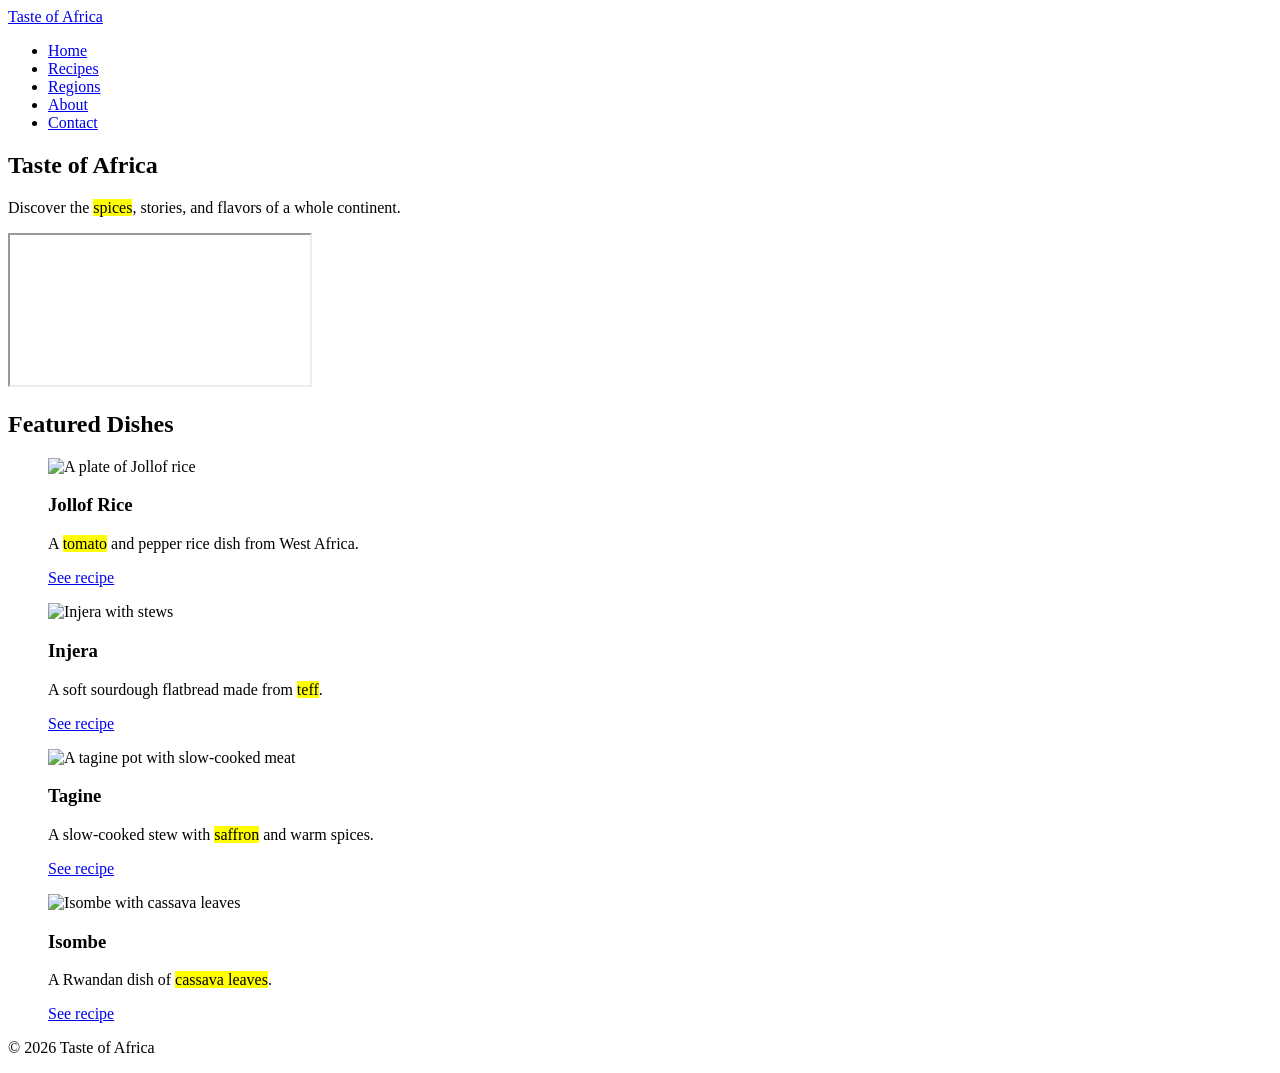
==== index.html @ dcedca5c "Add home page with hero video and featured dishes" ====
<!DOCTYPE html>
<html lang="en">
<head>
  <meta charset="UTF-8">
  <meta name="viewport" content="width=device-width, initial-scale=1.0">
  <title>Taste of Africa</title>

  <!-- Google Fonts -->
  <link rel="preconnect" href="https://fonts.googleapis.com">
  <link rel="preconnect" href="https://fonts.gstatic.com" crossorigin>
  <link href="https://fonts.googleapis.com/css2?family=Playfair+Display:wght@700&family=Lato:wght@400;700&display=swap" rel="stylesheet">

  <link rel="stylesheet" href="styles.css">
</head>
<body>

  <header>
    <nav>
      <a href="index.html" class="logo">Taste of Africa</a>
      <ul>
        <li><a href="index.html">Home</a></li>
        <li><a href="recipes.html">Recipes</a></li>
        <li><a href="regions.html">Regions</a></li>
        <li><a href="about.html">About</a></li>
        <li><a href="contact.html">Contact</a></li>
      </ul>
    </nav>
  </header>

  <main>
    <section class="hero">
      <h1>Taste of Africa</h1>
      <p>Discover the <mark>spices</mark>, stories, and flavors of a whole continent.</p>

      
     <iframe
      src="https://www.youtube.com/embed/1zyDUkdVZ0E"
      title="Introduction to African food culture"
      allowfullscreen>
      </iframe>
    </section>
    <section class="featured">
  <h2>Featured Dishes</h2>

  <div class="dish-grid">
    <figure>
      <img src="images/jollof-rice.jpg" alt="A plate of Jollof rice">
      <figcaption>
        <h3>Jollof Rice</h3>
        <p>A <mark>tomato</mark> and pepper rice dish from West Africa.</p>
        <a href="recipes.html#jollof-rice">See recipe</a>
      </figcaption>
    </figure>

    <figure>
      <img src="images/injera.jpg" alt="Injera with stews">
      <figcaption>
        <h3>Injera</h3>
        <p>A soft sourdough flatbread made from <mark>teff</mark>.</p>
        <a href="recipes.html#injera">See recipe</a>
      </figcaption>
    </figure>

    <figure>
      <img src="images/tagine.jpg" alt="A tagine pot with slow-cooked meat">
      <figcaption>
        <h3>Tagine</h3>
        <p>A slow-cooked stew with <mark>saffron</mark> and warm spices.</p>
        <a href="recipes.html#tagine">See recipe</a>
      </figcaption>
    </figure>

    <figure>
      <img src="images/isombe.jpg" alt="Isombe with cassava leaves">
      <figcaption>
        <h3>Isombe</h3>
        <p>A Rwandan dish of <mark>cassava leaves</mark>.</p>
        <a href="recipes.html#isombe">See recipe</a>
      </figcaption>
    </figure>
  </div>
</section>
  </main>

  <footer>
    <p>&copy; 2026 Taste of Africa</p>
  </footer>

  <script src="script.js"></script>
</body>
</html>
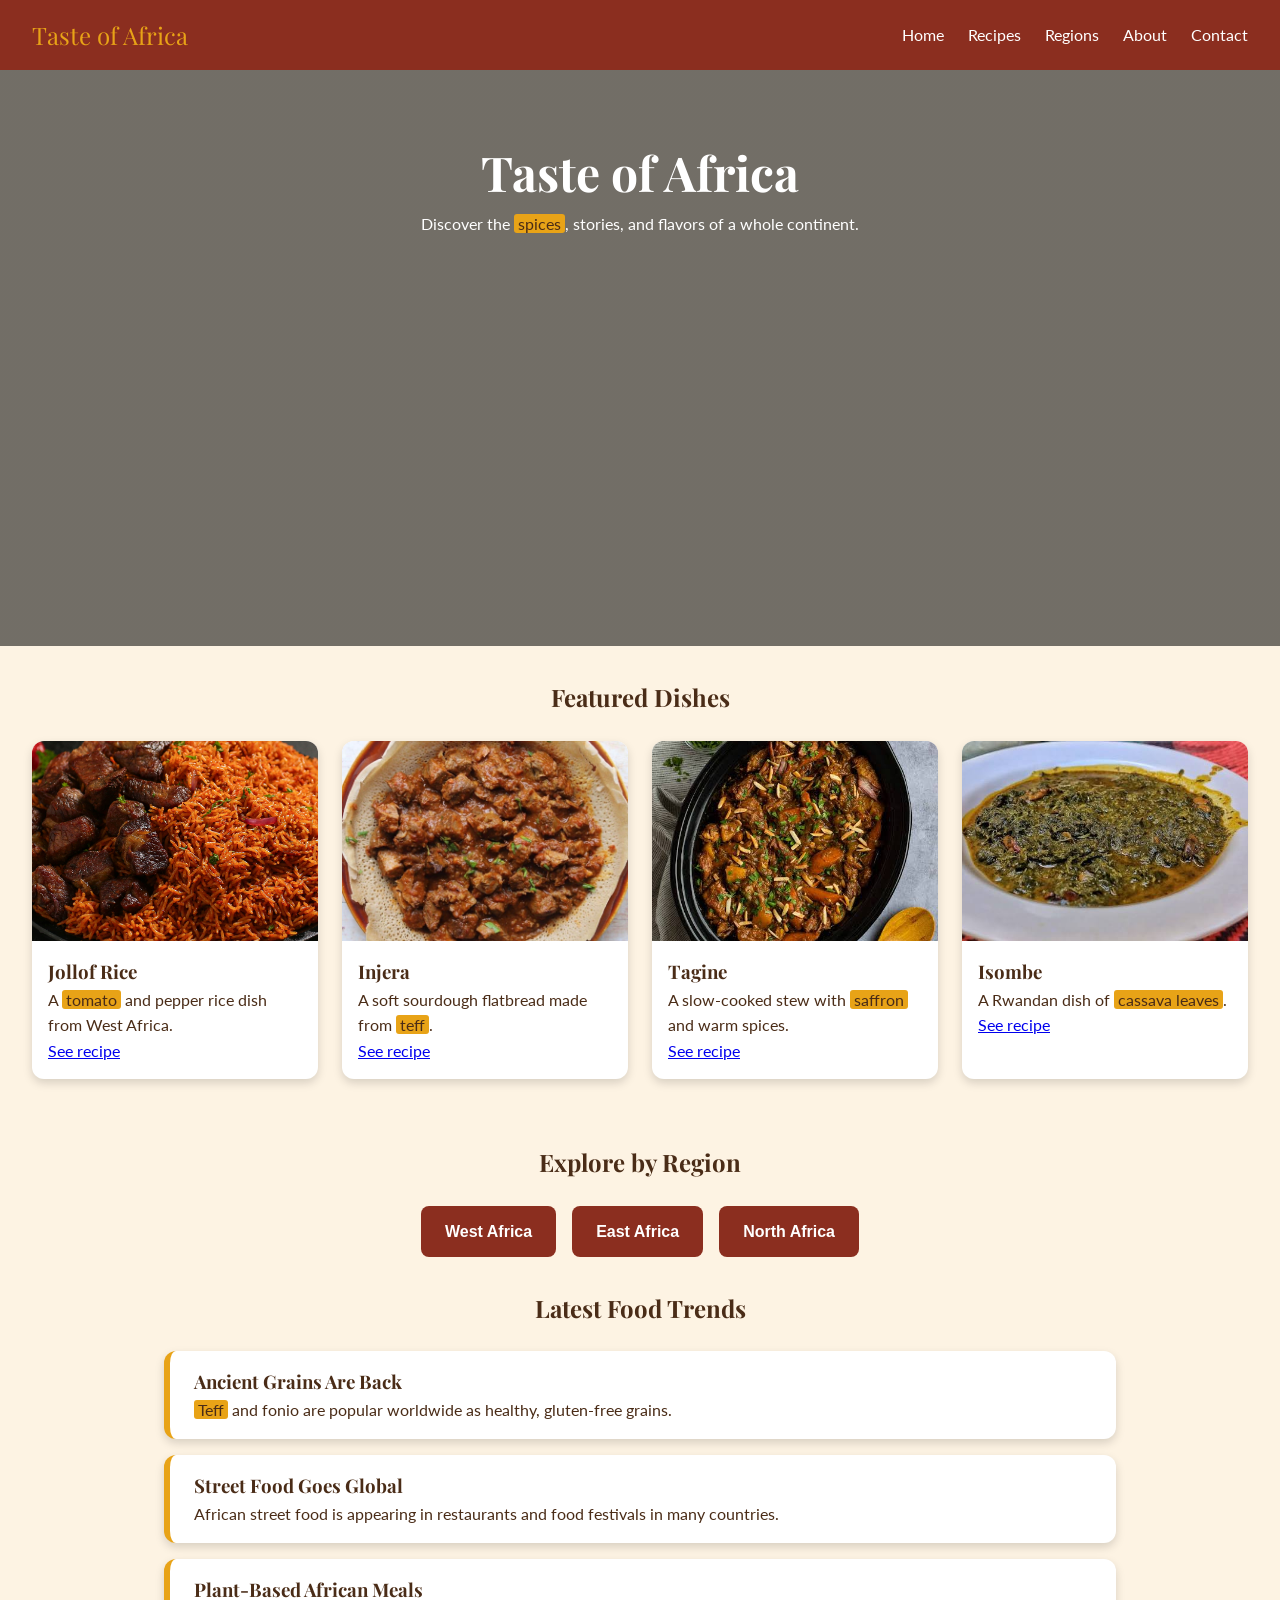
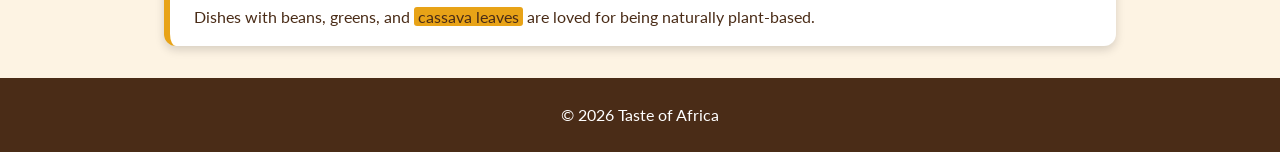
==== commit c6f19e6f: "Add explore by region and latest food trends to home page" ====
--- a/index.html
+++ b/index.html
@@ -80,6 +80,33 @@
     </figure>
   </div>
 </section>
+<section class="explore">
+  <h2>Explore by Region</h2>
+  <div class="region-links">
+    <a href="regions.html#west-africa">West Africa</a>
+    <a href="regions.html#east-africa">East Africa</a>
+    <a href="regions.html#north-africa">North Africa</a>
+  </div>
+</section>
+
+<section class="trends">
+  <h2>Latest Food Trends</h2>
+
+  <article>
+    <h3>Ancient Grains Are Back</h3>
+    <p><mark>Teff</mark> and fonio are popular worldwide as healthy, gluten-free grains.</p>
+  </article>
+
+  <article>
+    <h3>Street Food Goes Global</h3>
+    <p>African street food is appearing in restaurants and food festivals in many countries.</p>
+  </article>
+
+  <article>
+    <h3>Plant-Based African Meals</h3>
+    <p>Dishes with beans, greens, and <mark>cassava leaves</mark> are loved for being naturally plant-based.</p>
+  </article>
+</section>
   </main>
 
   <footer>
--- a/styles.css
+++ b/styles.css
@@ -0,0 +1,435 @@
+* {
+  box-sizing: border-box;
+  margin: 0;
+  padding: 0;
+}
+
+body {
+  font-family: 'Lato', sans-serif;
+  line-height: 1.6;
+}
+
+.featured {
+  padding: 2rem;
+}
+
+.featured h2 {
+  text-align: center;
+  margin-bottom: 1.5rem;
+}
+
+.dish-grid {
+  display: grid;
+  grid-template-columns: repeat(auto-fit, minmax(220px, 1fr));
+  gap: 1.5rem;
+}
+
+.dish-grid figure {
+  background: #fff;
+  border-radius: 12px;
+  box-shadow: 0 4px 10px rgba(0, 0, 0, 0.15);
+  overflow: hidden;
+}
+
+.dish-grid img {
+  width: 100%;
+  height: 200px;
+  object-fit: cover;
+  display: block;
+}
+
+.dish-grid figcaption {
+  padding: 1rem;
+}
+:root {
+  --red: #8b2e1f;
+  --brown: #4a2c17;
+  --yellow: #e8a317;
+  --cream: #fdf3e3;
+}
+
+body {
+  background: var(--cream);
+  color: var(--brown);
+}
+
+h1, h2, h3 {
+  font-family: 'Playfair Display', serif;
+}
+
+/* Navigation */
+nav {
+  background: var(--red);
+  display: flex;
+  justify-content: space-between;
+  align-items: center;
+  flex-wrap: wrap;
+  padding: 1rem 2rem;
+}
+
+nav .logo {
+  color: var(--yellow);
+  font-family: 'Playfair Display', serif;
+  font-size: 1.5rem;
+  text-decoration: none;
+}
+
+nav ul {
+  display: flex;
+  gap: 1.5rem;
+  list-style: none;
+}
+
+nav ul a {
+  color: #fff;
+  text-decoration: none;
+}
+
+nav ul a:hover {
+  color: var(--yellow);
+  text-decoration: underline;
+}
+
+/* Hero */
+.hero {
+  background: linear-gradient(rgba(0, 0, 0, 0.55), rgba(0, 0, 0, 0.55)),
+              url('images/hero.jpg') center/cover no-repeat;
+  color: #fff;
+  text-align: center;
+  padding: 4rem 1rem;
+}
+
+.hero h1 {
+  font-size: 3rem;
+}
+
+.hero iframe {
+  width: 100%;
+  max-width: 560px;
+  aspect-ratio: 16 / 9;
+  border: 0;
+  margin-top: 1.5rem;
+}
+
+/* Highlight */
+mark {
+  background: var(--yellow);
+  color: var(--brown);
+  padding: 0 0.25rem;
+  border-radius: 3px;
+}
+
+/* Recipes page */
+.page-title {
+  text-align: center;
+  padding: 2rem 1rem 1rem;
+}
+
+/* Filter buttons */
+.filters {
+  display: flex;
+  flex-wrap: wrap;
+  justify-content: center;
+  gap: 0.75rem;
+  padding: 1rem;
+}
+
+.filter-btn {
+  background: #fff;
+  color: var(--brown);
+  border: 2px solid var(--red);
+  border-radius: 20px;
+  padding: 0.5rem 1.2rem;
+  cursor: pointer;
+  font-family: inherit;
+  font-weight: 700;
+}
+
+.filter-btn:hover,
+.filter-btn.active {
+  background: var(--red);
+  color: #fff;
+}
+
+/* Recipe cards */
+.recipe-list {
+  display: grid;
+  grid-template-columns: repeat(auto-fit, minmax(300px, 1fr));
+  gap: 2rem;
+  padding: 2rem;
+}
+
+.recipe-card {
+  background: #fff;
+  border-radius: 12px;
+  box-shadow: 0 4px 10px rgba(0, 0, 0, 0.15);
+  padding: 1.5rem;
+}
+
+.recipe-card img {
+  width: 100%;
+  height: 220px;
+  object-fit: cover;
+  border-radius: 8px;
+  margin-bottom: 1rem;
+}
+
+.recipe-card h3 {
+  margin-top: 1rem;
+}
+
+.recipe-card ul,
+.recipe-card ol {
+  padding-left: 1.5rem;
+  margin: 0.5rem 0;
+}
+
+.recipe-card details {
+  background: var(--cream);
+  border-radius: 8px;
+  padding: 0.75rem;
+  margin: 1rem 0;
+}
+
+.recipe-card summary {
+  cursor: pointer;
+  font-weight: 700;
+}
+
+.recipe-card iframe {
+  width: 100%;
+  aspect-ratio: 16 / 9;
+  border: 0;
+  border-radius: 8px;
+  margin-top: 1rem;
+}
+
+/* Favorite button */
+.fav-btn {
+  background: #fff;
+  border: 2px solid var(--red);
+  border-radius: 20px;
+  padding: 0.4rem 1rem;
+  margin-top: 0.5rem;
+  cursor: pointer;
+  font-family: inherit;
+}
+
+.fav-btn.favorited {
+  background: var(--red);
+  color: #fff;
+}
+
+/* Used by the filter in JavaScript */
+.hidden {
+  display: none;
+}
+
+/* Footer */
+footer {
+  background: var(--brown);
+  color: #fff;
+  text-align: center;
+  padding: 1.5rem;
+  margin-top: 2rem;
+}
+/* Contact page */
+.contact-section {
+  max-width: 600px;
+  margin: 0 auto;
+  padding: 1rem 1.5rem 2rem;
+}
+
+#contact-form {
+  background: #fff;
+  border-radius: 12px;
+  box-shadow: 0 4px 10px rgba(0, 0, 0, 0.15);
+  padding: 2rem;
+}
+
+#contact-form label {
+  display: block;
+  font-weight: 700;
+  margin: 1rem 0 0.3rem;
+}
+
+#contact-form input,
+#contact-form select,
+#contact-form textarea {
+  width: 100%;
+  padding: 0.7rem;
+  border: 2px solid #ccc;
+  border-radius: 8px;
+  font-family: inherit;
+  font-size: 1rem;
+}
+
+/* Focus state */
+#contact-form input:focus,
+#contact-form select:focus,
+#contact-form textarea:focus {
+  outline: none;
+  border-color: var(--yellow);
+  box-shadow: 0 0 6px var(--yellow);
+}
+
+#contact-form button {
+  background: var(--red);
+  color: #fff;
+  border: none;
+  border-radius: 8px;
+  padding: 0.8rem 1.5rem;
+  margin-top: 1.5rem;
+  font-family: inherit;
+  font-size: 1rem;
+  font-weight: 700;
+  cursor: pointer;
+}
+
+#contact-form button:hover {
+  background: var(--brown);
+}
+
+/* Messages */
+.error {
+  color: #c0392b;
+  font-size: 0.9rem;
+  margin-top: 0.3rem;
+}
+
+.confirmation {
+  background: var(--yellow);
+  color: var(--brown);
+  border-radius: 12px;
+  padding: 2rem;
+  text-align: center;
+  font-size: 1.2rem;
+  font-weight: 700;
+}
+/* Regions page */
+.region {
+  max-width: 800px;
+  margin: 2rem auto;
+  padding: 1.5rem 2rem;
+  background: #fff;
+  border-left: 6px solid var(--red);
+  border-radius: 12px;
+  box-shadow: 0 4px 10px rgba(0, 0, 0, 0.15);
+}
+
+.region h2 {
+  color: var(--red);
+  margin-bottom: 0.75rem;
+}
+
+.region h3 {
+  margin-top: 1.2rem;
+  margin-bottom: 0.3rem;
+}
+
+.region ul {
+  padding-left: 1.5rem;
+}
+
+.region a {
+  color: var(--red);
+  font-weight: 700;
+}
+
+.region a:hover {
+  color: var(--yellow);
+}
+
+.region iframe {
+  width: 100%;
+  aspect-ratio: 16 / 9;
+  border: 0;
+  border-radius: 8px;
+  margin-top: 1.5rem;
+}
+
+/* About page */
+.about-section {
+  max-width: 800px;
+  margin: 2rem auto;
+  padding: 1.5rem 2rem;
+}
+
+.about-section h2 {
+  color: var(--red);
+  margin-bottom: 0.75rem;
+}
+
+.about-section p {
+  font-size: 1.1rem;
+  margin-bottom: 1rem;
+}
+
+/* Mission statement stands out */
+.mission {
+  background: var(--yellow);
+  color: var(--brown);
+  border-radius: 12px;
+  text-align: center;
+  box-shadow: 0 4px 10px rgba(0, 0, 0, 0.15);
+}
+
+.mission h2 {
+  color: var(--brown);
+}
+
+.mission mark {
+  background: var(--brown);
+  color: #fff;
+}
+
+.about-section iframe {
+  width: 100%;
+  height: 350px;
+  border: 0;
+  border-radius: 12px;
+  box-shadow: 0 4px 10px rgba(0, 0, 0, 0.15);
+}
+/* Explore and trends */
+.explore,
+.trends {
+  max-width: 1000px;
+  margin: 2rem auto;
+  padding: 0 1.5rem;
+}
+
+.explore h2,
+.trends h2 {
+  text-align: center;
+  margin-bottom: 1.5rem;
+}
+
+.region-links {
+  display: flex;
+  flex-wrap: wrap;
+  justify-content: center;
+  gap: 1rem;
+}
+
+.region-links a {
+  background: var(--red);
+  color: #fff;
+  text-decoration: none;
+  font-weight: 700;
+  padding: 0.8rem 1.5rem;
+  border-radius: 8px;
+}
+
+.region-links a:hover {
+  background: var(--yellow);
+  color: var(--brown);
+}
+
+.trends article {
+  background: #fff;
+  border-left: 6px solid var(--yellow);
+  border-radius: 12px;
+  box-shadow: 0 4px 10px rgba(0, 0, 0, 0.15);
+  padding: 1rem 1.5rem;
+  margin-bottom: 1rem;
+}
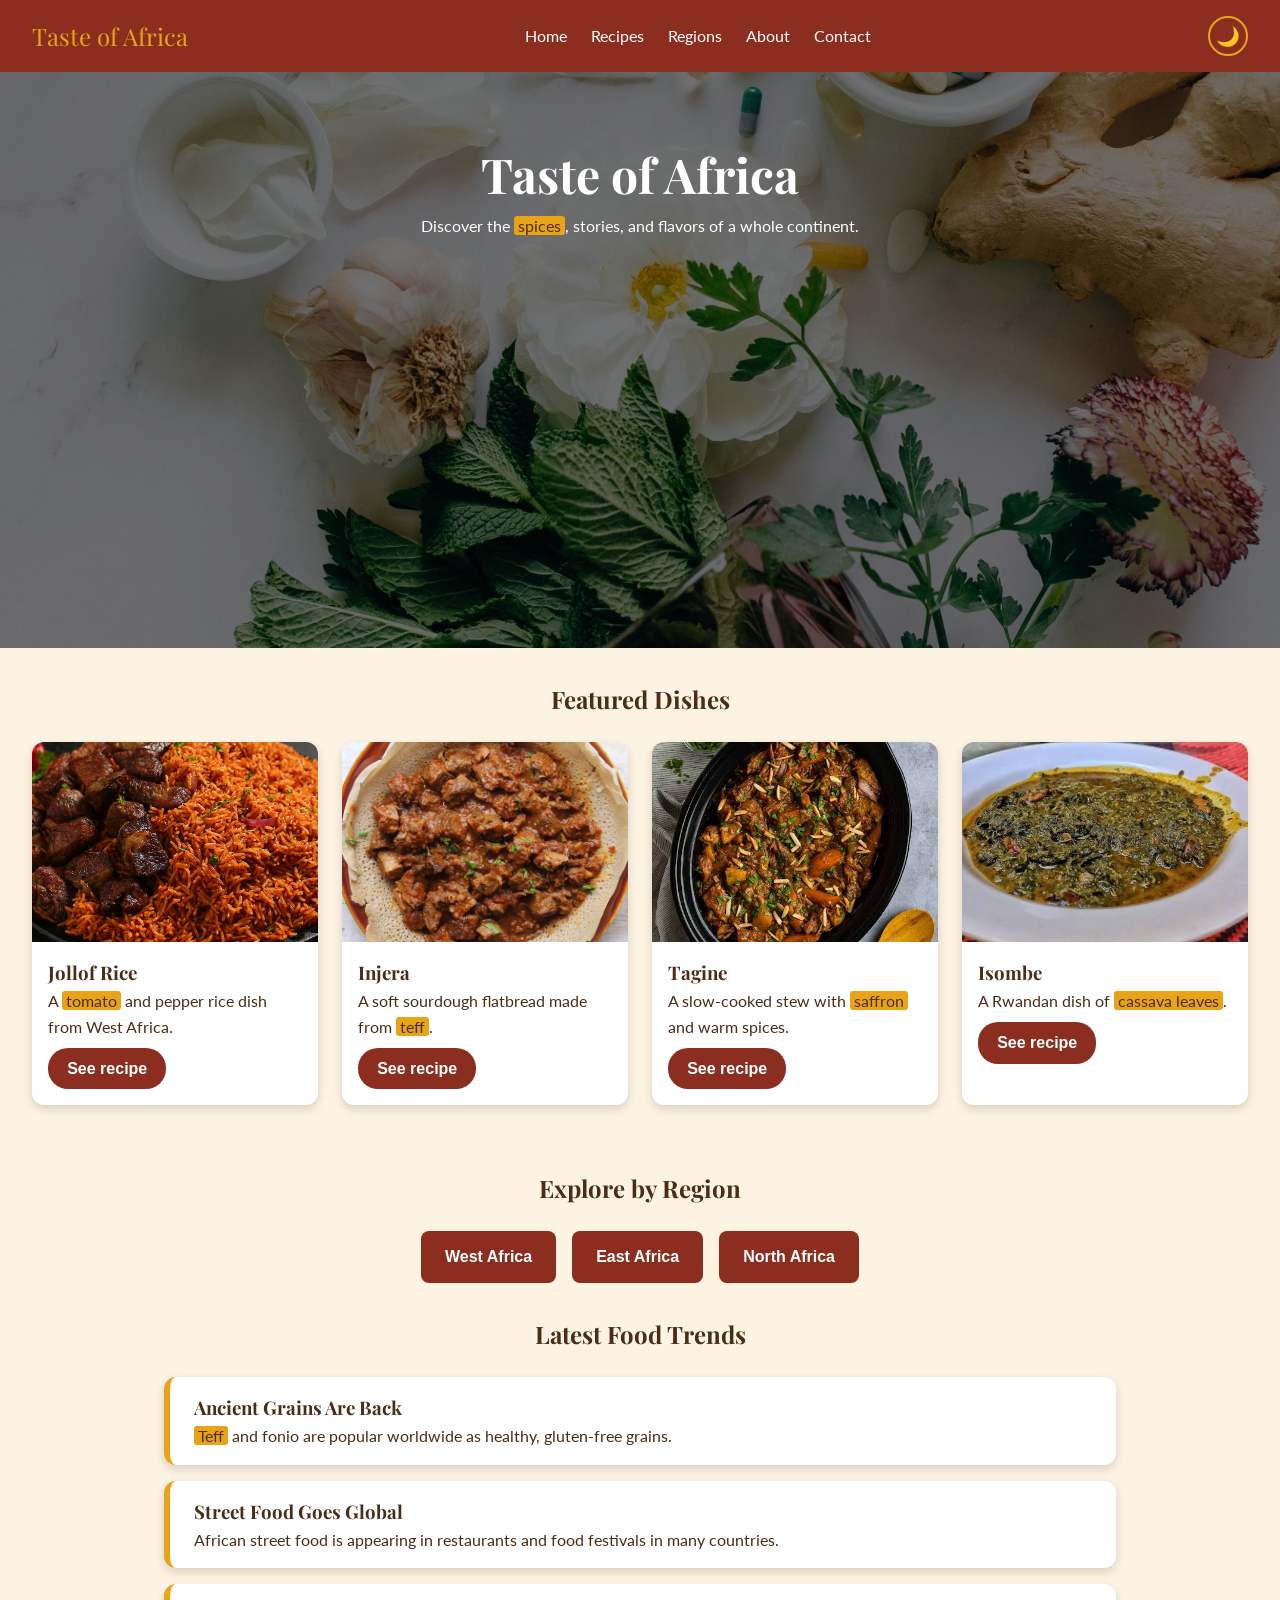
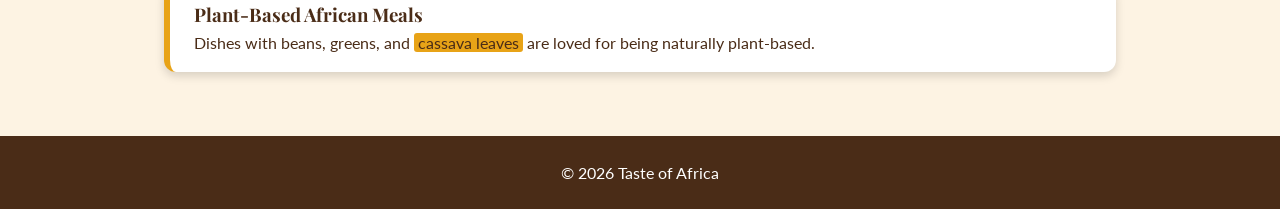
==== commit ab0b90ea: "Add dark and light mode toggle saved in localStorage" ====
--- a/index.html
+++ b/index.html
@@ -24,6 +24,7 @@
         <li><a href="about.html">About</a></li>
         <li><a href="contact.html">Contact</a></li>
       </ul>
+      <button id="theme-toggle" aria-label="Switch dark or light mode">🌙</button>
     </nav>
   </header>
 
--- a/styles.css
+++ b/styles.css
@@ -154,9 +154,10 @@
 /* Recipe cards */
 .recipe-list {
   display: grid;
-  grid-template-columns: repeat(auto-fit, minmax(300px, 1fr));
+  grid-template-columns: repeat(auto-fill, minmax(300px, 1fr));
   gap: 2rem;
   padding: 2rem;
+  align-items: start;
 }
 
 .recipe-card {
@@ -232,6 +233,15 @@
   text-align: center;
   padding: 1.5rem;
   margin-top: 2rem;
+}
+body {
+  min-height: 100vh;
+  display: flex;
+  flex-direction: column;
+}
+
+main {
+  flex: 1;
 }
 /* Contact page */
 .contact-section {
@@ -353,6 +363,10 @@
   max-width: 800px;
   margin: 2rem auto;
   padding: 1.5rem 2rem;
+  background: #fff;
+  border-left: 6px solid var(--red);
+  border-radius: 12px;
+  box-shadow: 0 4px 10px rgba(0, 0, 0, 0.15);
 }
 
 .about-section h2 {
@@ -363,6 +377,31 @@
 .about-section p {
   font-size: 1.1rem;
   margin-bottom: 1rem;
+}
+/* About page */
+
+.about-section.mission {
+  background: var(--yellow);
+  color: var(--brown);
+  border-left-color: var(--brown);
+  text-align: center;
+}
+
+.about-section.mission h2 {
+  color: var(--brown);
+}
+
+.about-section.mission mark {
+  background: var(--brown);
+  color: #fff;
+}
+
+/* Map blends with the card */
+.about-section iframe {
+  width: 100%;
+  height: 350px;
+  border: 0;
+  border-radius: 8px;
 }
 
 /* Mission statement stands out */
@@ -432,4 +471,121 @@
   box-shadow: 0 4px 10px rgba(0, 0, 0, 0.15);
   padding: 1rem 1.5rem;
   margin-bottom: 1rem;
+}
+/* Small screens */
+@media (max-width: 600px) {
+  nav {
+    flex-direction: column;
+    gap: 0.75rem;
+    padding: 1rem;
+  }
+
+  nav ul {
+    flex-wrap: wrap;
+    justify-content: center;
+    gap: 0.75rem 1.2rem;
+  }
+
+  .hero {
+    padding: 2.5rem 1rem;
+  }
+
+  .hero h1 {
+    font-size: 2rem;
+  }
+
+  .featured,
+  .recipe-list {
+    padding: 1rem;
+  }
+
+  .region,
+  .about-section {
+    padding: 1rem;
+  }
+
+  #contact-form {
+    padding: 1.25rem;
+  }
+}
+/* See recipe button */
+.dish-grid figcaption a {
+  display: inline-block;
+  background: var(--red);
+  color: #fff;
+  text-decoration: none;
+  font-weight: 700;
+  padding: 0.5rem 1.2rem;
+  border-radius: 20px;
+  margin-top: 0.5rem;
+  transition: background 0.3s;
+}
+
+.dish-grid figcaption a:hover {
+  background: var(--yellow);
+  color: var(--brown);
+}
+/* Toggle button */
+#theme-toggle {
+  background: transparent;
+  border: 2px solid var(--yellow);
+  border-radius: 50%;
+  width: 2.5rem;
+  height: 2.5rem;
+  font-size: 1.2rem;
+  cursor: pointer;
+}
+
+/* Dark mode */
+body.dark {
+  --cream: #1c1411;
+  --brown: #f3e3cf;
+}
+
+body.dark .dish-grid figure,
+body.dark .recipe-card,
+body.dark .region,
+body.dark .about-section,
+body.dark #contact-form,
+body.dark .trends article,
+body.dark .fav-btn,
+body.dark .filter-btn {
+  background: #2a1f1a;
+}
+
+body.dark .recipe-card details {
+  background: #1c1411;
+}
+
+body.dark #contact-form input,
+body.dark #contact-form select,
+body.dark #contact-form textarea {
+  background: #1c1411;
+  color: var(--brown);
+  border-color: #5a4638;
+}
+
+body.dark .region h2,
+body.dark .about-section h2 {
+  color: var(--yellow);
+}
+
+body.dark footer {
+  background: #000;
+}
+
+body.dark .filter-btn:hover,
+body.dark .filter-btn.active,
+body.dark .fav-btn.favorited {
+  background: var(--red);
+  color: #fff;
+}
+
+body.dark .about-section.mission {
+  background: var(--yellow);
+  color: #4a2c17;
+}
+
+body.dark .about-section.mission h2 {
+  color: #4a2c17;
 }
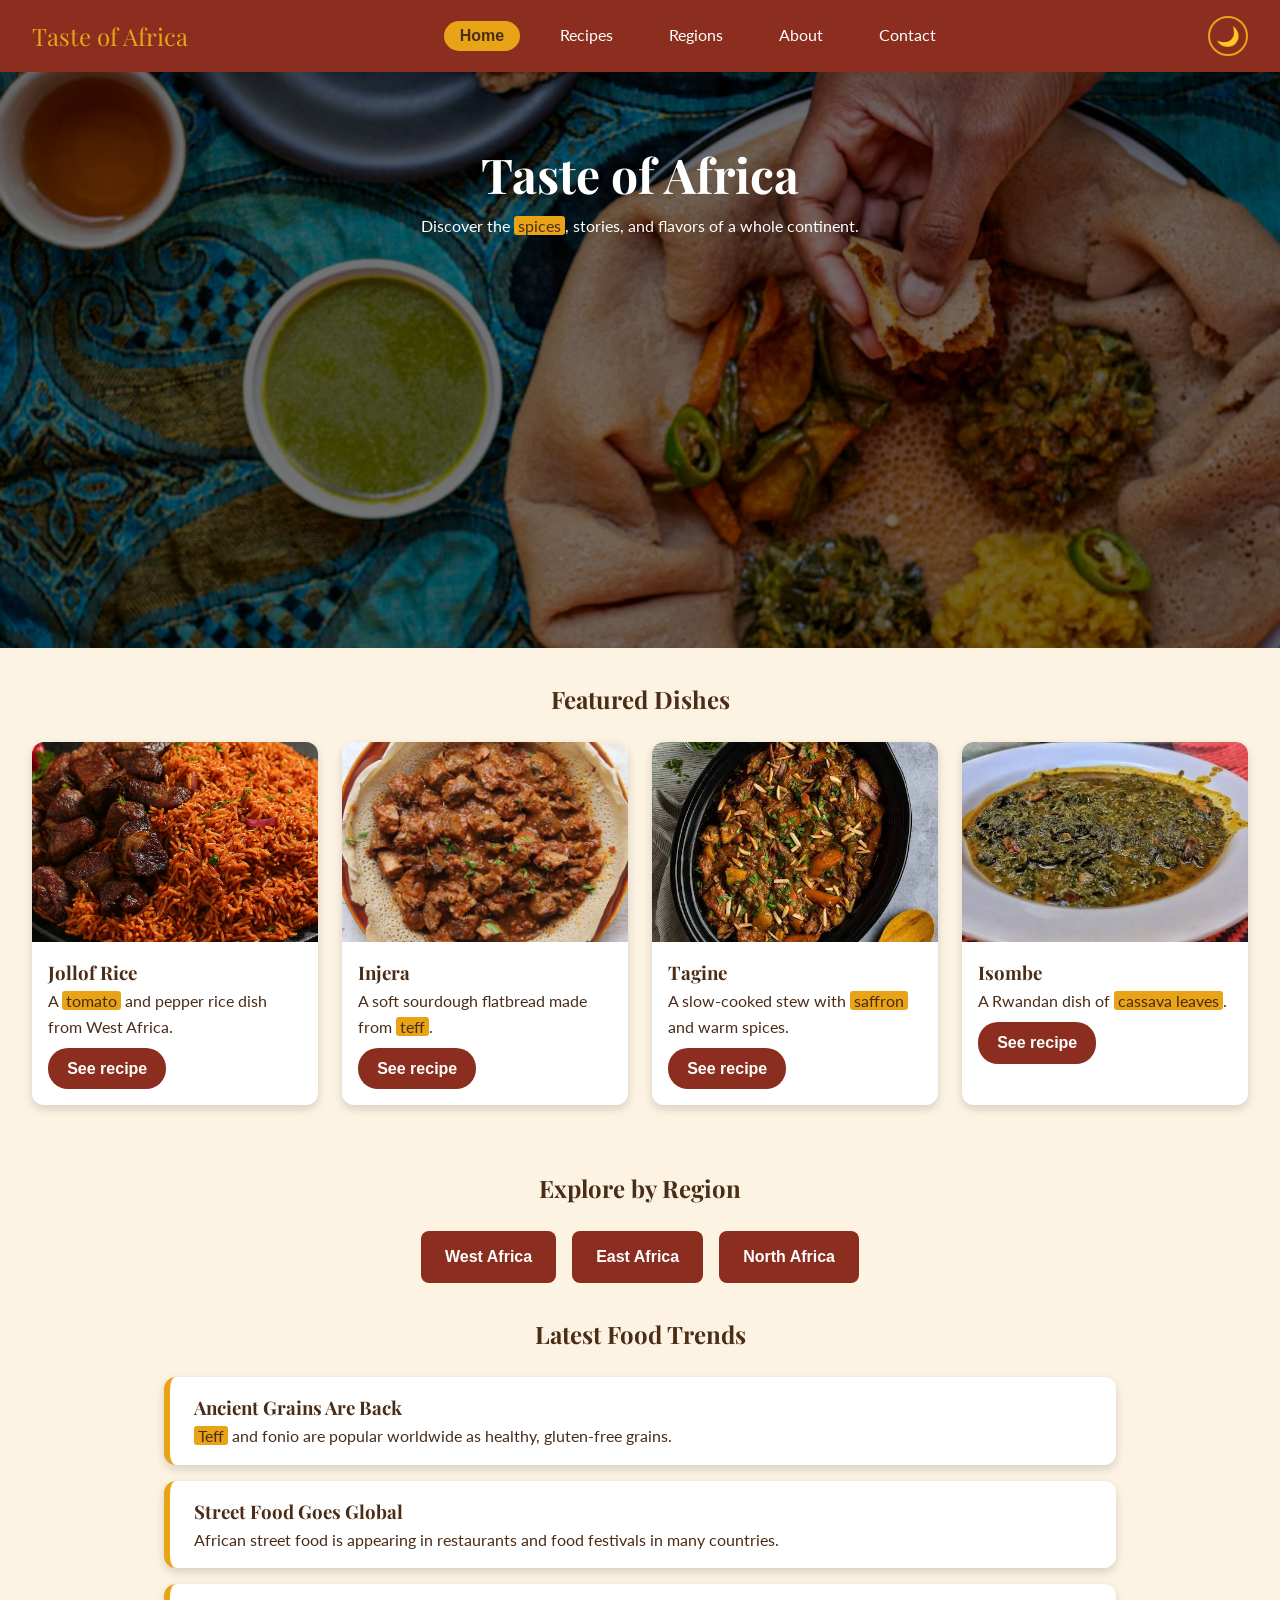
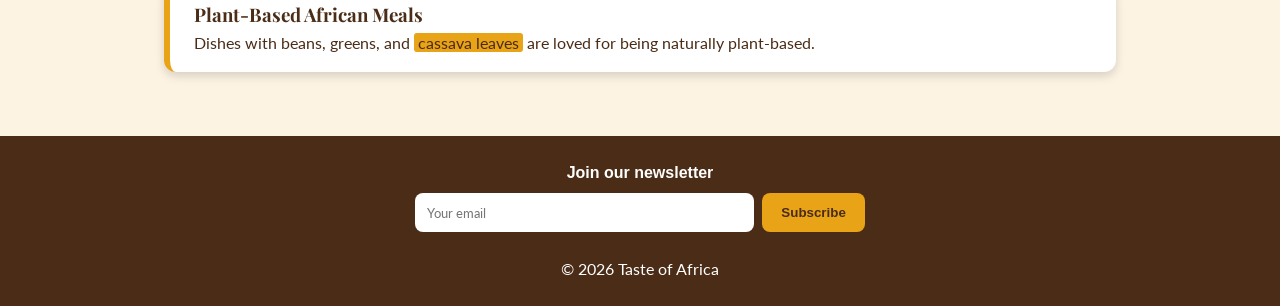
==== commit e20490d7: "Add newsletter signup form to footer" ====
--- a/index.html
+++ b/index.html
@@ -111,8 +111,16 @@
   </main>
 
   <footer>
-    <p>&copy; 2026 Taste of Africa</p>
-  </footer>
+  <form id="newsletter-form" class="newsletter">
+    <label for="newsletter-email">Join our newsletter</label>
+    <div class="newsletter-row">
+      <input type="email" id="newsletter-email" placeholder="Your email" required>
+      <button type="submit">Subscribe</button>
+    </div>
+    <p id="newsletter-message"></p>
+  </form>
+  <p>&copy; 2026 Taste of Africa</p>
+</footer>
 
   <script src="script.js"></script>
 </body>
--- a/styles.css
+++ b/styles.css
@@ -539,7 +539,7 @@
 /* Dark mode */
 body.dark {
   --cream: #1c1411;
-  --brown: #f3e3cf;
+  color: #f3e3cf;
 }
 
 body.dark .dish-grid figure,
@@ -547,21 +547,33 @@
 body.dark .region,
 body.dark .about-section,
 body.dark #contact-form,
-body.dark .trends article,
-body.dark .fav-btn,
-body.dark .filter-btn {
+body.dark .trends article {
   background: #2a1f1a;
 }
 
 body.dark .recipe-card details {
   background: #1c1411;
+}
+/* Dark mode */
+
+body.dark .filter-btn,
+body.dark .fav-btn {
+  background: #2a1f1a;
+  color: #f3e3cf;
+}
+
+body.dark .filter-btn:hover,
+body.dark .filter-btn.active,
+body.dark .fav-btn.favorited {
+  background: var(--red);
+  color: #fff;
 }
 
 body.dark #contact-form input,
 body.dark #contact-form select,
 body.dark #contact-form textarea {
   background: #1c1411;
-  color: var(--brown);
+  color: #f3e3cf;
   border-color: #5a4638;
 }
 
@@ -570,22 +582,142 @@
   color: var(--yellow);
 }
 
+body.dark .region a {
+  color: var(--yellow);
+}
+
+body.dark .region a:hover {
+  color: #fff;
+}
+
+body.dark .about-section.mission {
+  background: var(--yellow);
+}
+
+body.dark .about-section.mission h2 {
+  color: var(--brown);
+}
+
 body.dark footer {
   background: #000;
 }
-
-body.dark .filter-btn:hover,
-body.dark .filter-btn.active,
-body.dark .fav-btn.favorited {
-  background: var(--red);
-  color: #fff;
-}
-
-body.dark .about-section.mission {
+/* Servings dropdown */
+.recipe-card label {
+  font-weight: 700;
+}
+
+.servings {
+  margin-left: 0.5rem;
+  padding: 0.3rem 0.6rem;
+  border: 2px solid var(--red);
+  border-radius: 8px;
+  font-family: inherit;
+}
+
+body.dark .servings {
+  background: #1c1411;
+  color: #f3e3cf;
+}
+/* Nav link styling */
+nav ul a {
+  padding: 0.4rem 1rem;
+  border-radius: 20px;
+  transition: background 0.3s, color 0.3s;
+}
+
+nav ul a:hover {
+  background: rgba(255, 255, 255, 0.15);
+  color: #fff;
+  text-decoration: none;
+}
+
+nav ul a.active {
+  background: var(--yellow);
+  color: var(--brown);
+  font-weight: 700;
+}
+/* Fix small screens */
+html,
+body {
+  max-width: 100%;
+  overflow-x: hidden;
+}
+
+.recipe-list {
+  grid-template-columns: repeat(auto-fill, minmax(min(300px, 100%), 1fr));
+}
+
+.dish-grid {
+  grid-template-columns: repeat(auto-fit, minmax(min(220px, 100%), 1fr));
+}
+
+img,
+iframe {
+  max-width: 100%;
+}
+
+@media (max-width: 400px) {
+  .recipe-list,
+  .featured {
+    padding: 0.75rem;
+  }
+
+  .recipe-card,
+  .region,
+  .about-section {
+    padding: 1rem;
+  }
+
+  .hero h1 {
+    font-size: 1.8rem;
+  }
+}
+/* Newsletter */
+.newsletter {
+  max-width: 450px;
+  margin: 0 auto 1.5rem;
+}
+
+.newsletter label {
+  display: block;
+  font-weight: 700;
+  margin-bottom: 0.5rem;
+}
+
+.newsletter-row {
+  display: flex;
+  gap: 0.5rem;
+}
+
+.newsletter-row input {
+  flex: 1;
+  min-width: 0;
+  padding: 0.6rem;
+  border: 2px solid transparent;
+  border-radius: 8px;
+  font-family: inherit;
+}
+
+.newsletter-row input:focus {
+  outline: none;
+  border-color: var(--yellow);
+}
+
+.newsletter-row button {
   background: var(--yellow);
   color: #4a2c17;
-}
-
-body.dark .about-section.mission h2 {
-  color: #4a2c17;
+  border: none;
+  border-radius: 8px;
+  padding: 0.6rem 1.2rem;
+  font-weight: 700;
+  cursor: pointer;
+}
+
+.newsletter-row button:hover {
+  background: #fff;
+}
+
+#newsletter-message {
+  margin-top: 0.5rem;
+  color: var(--yellow);
 }
